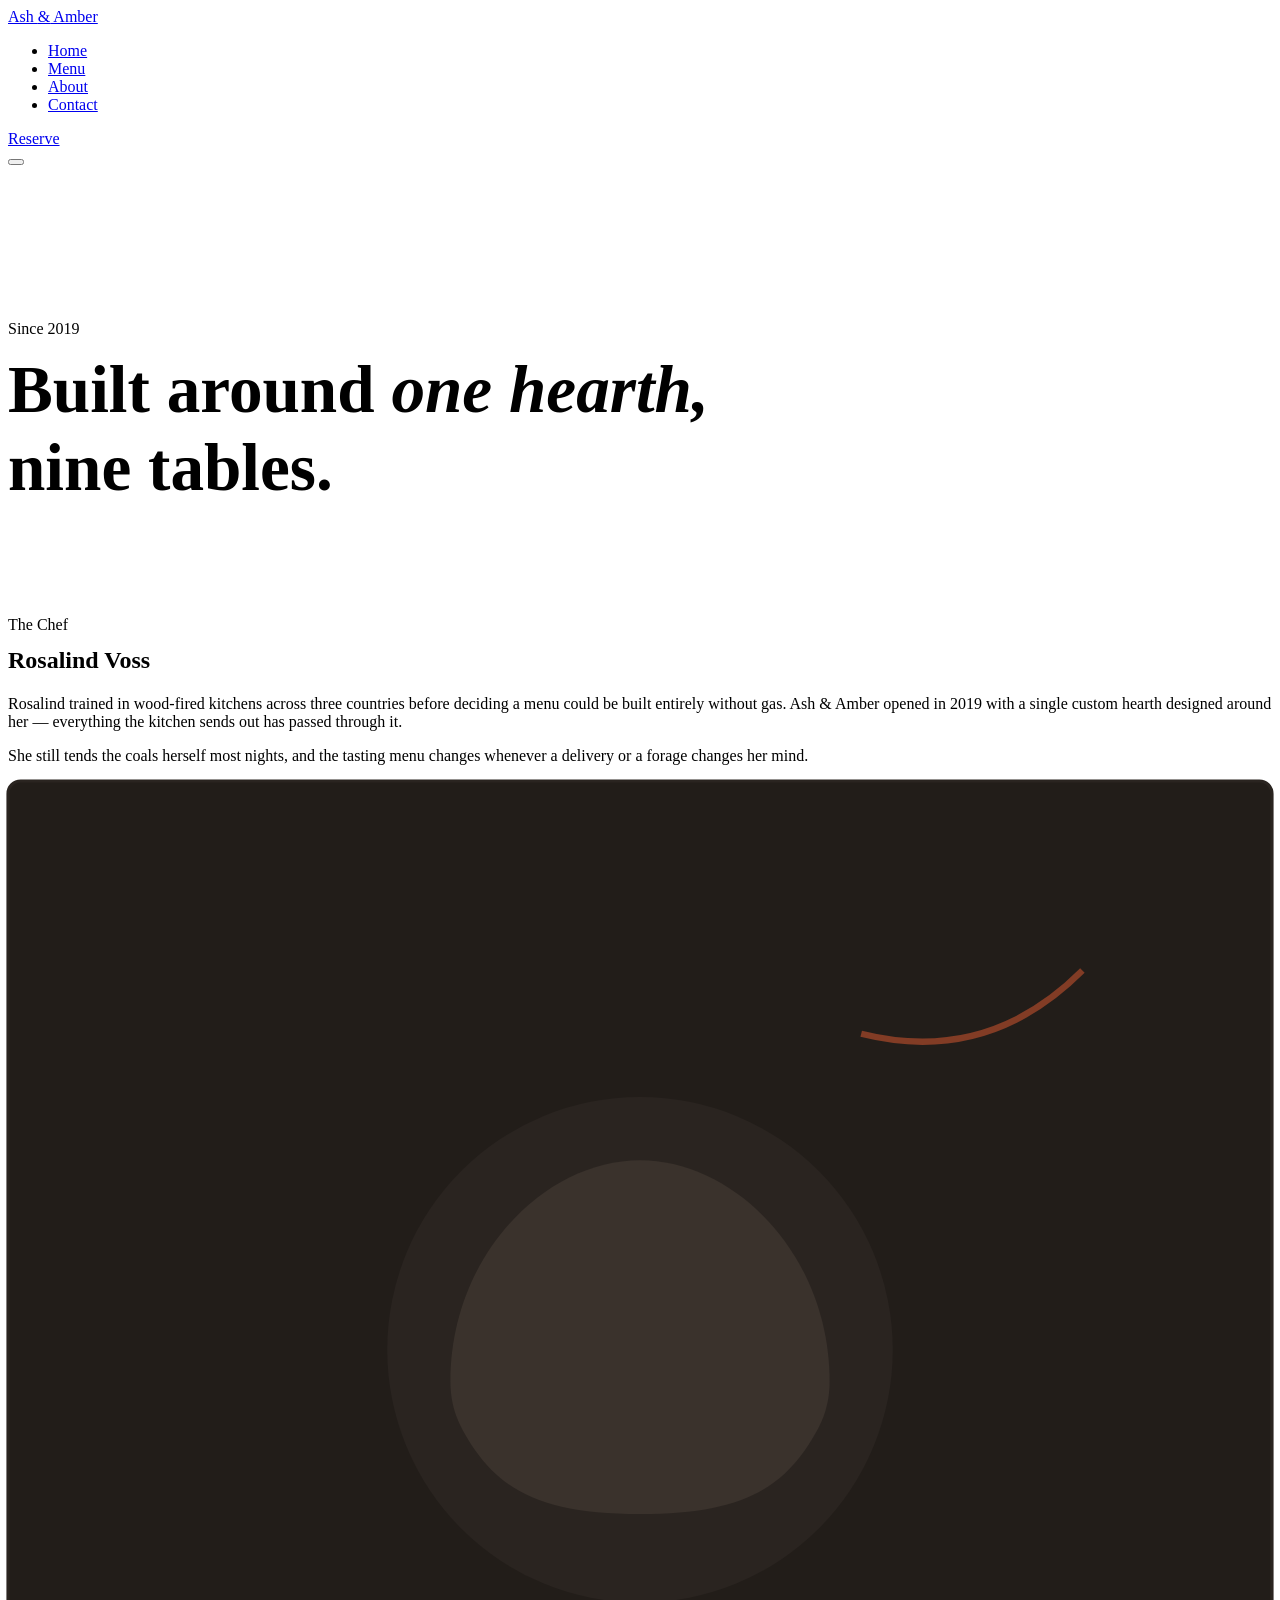
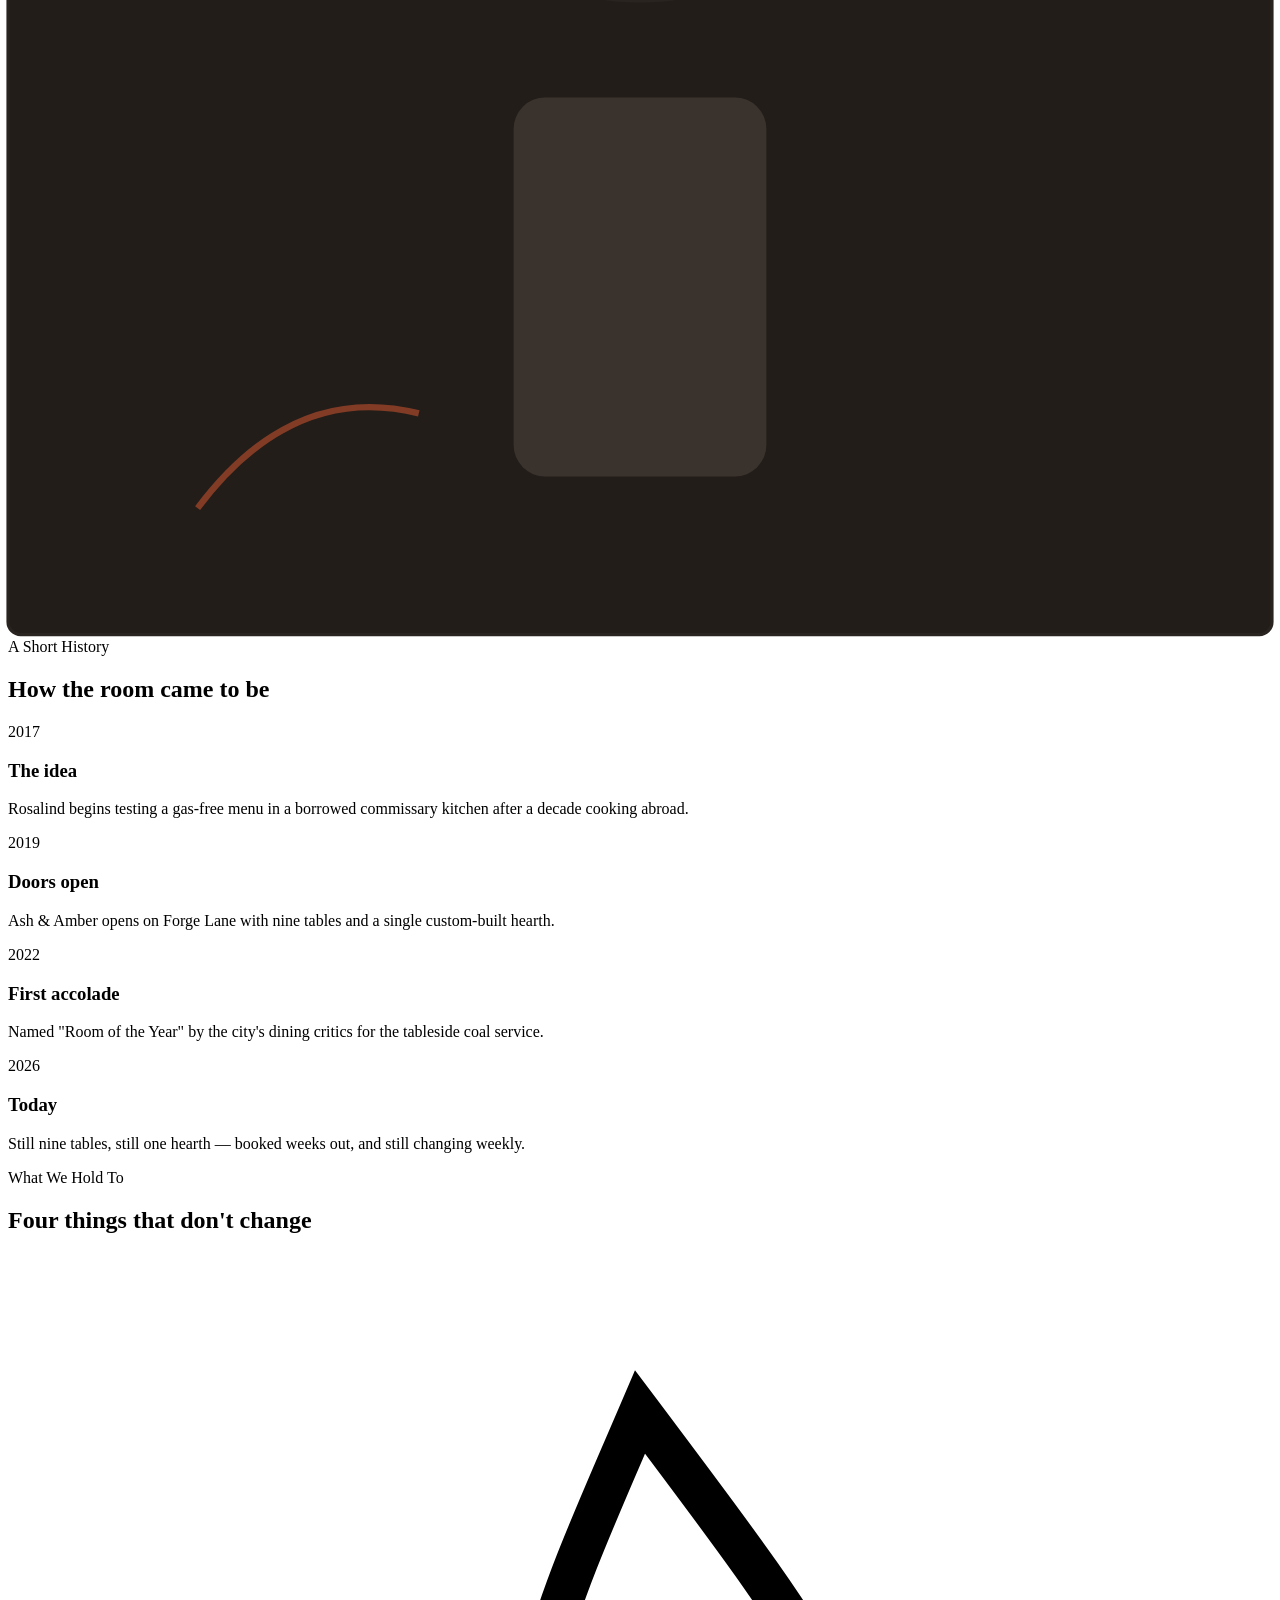
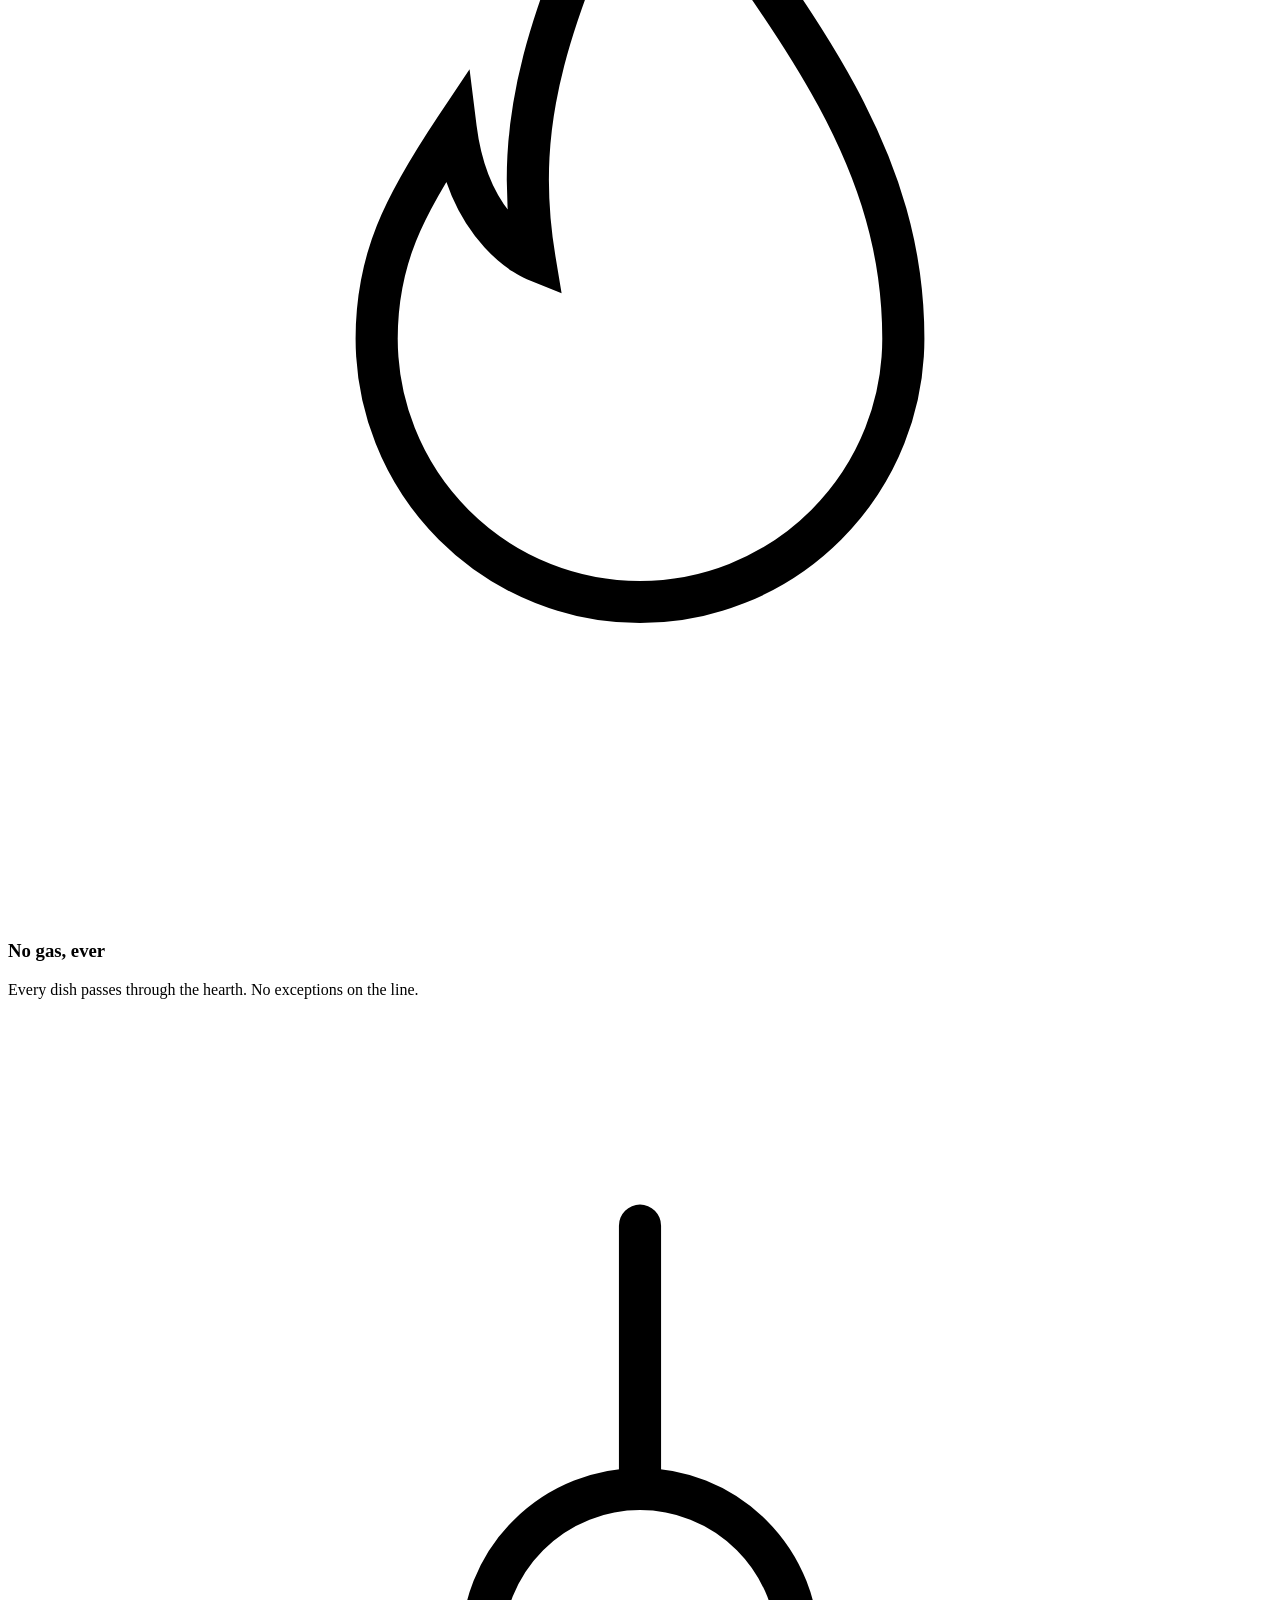
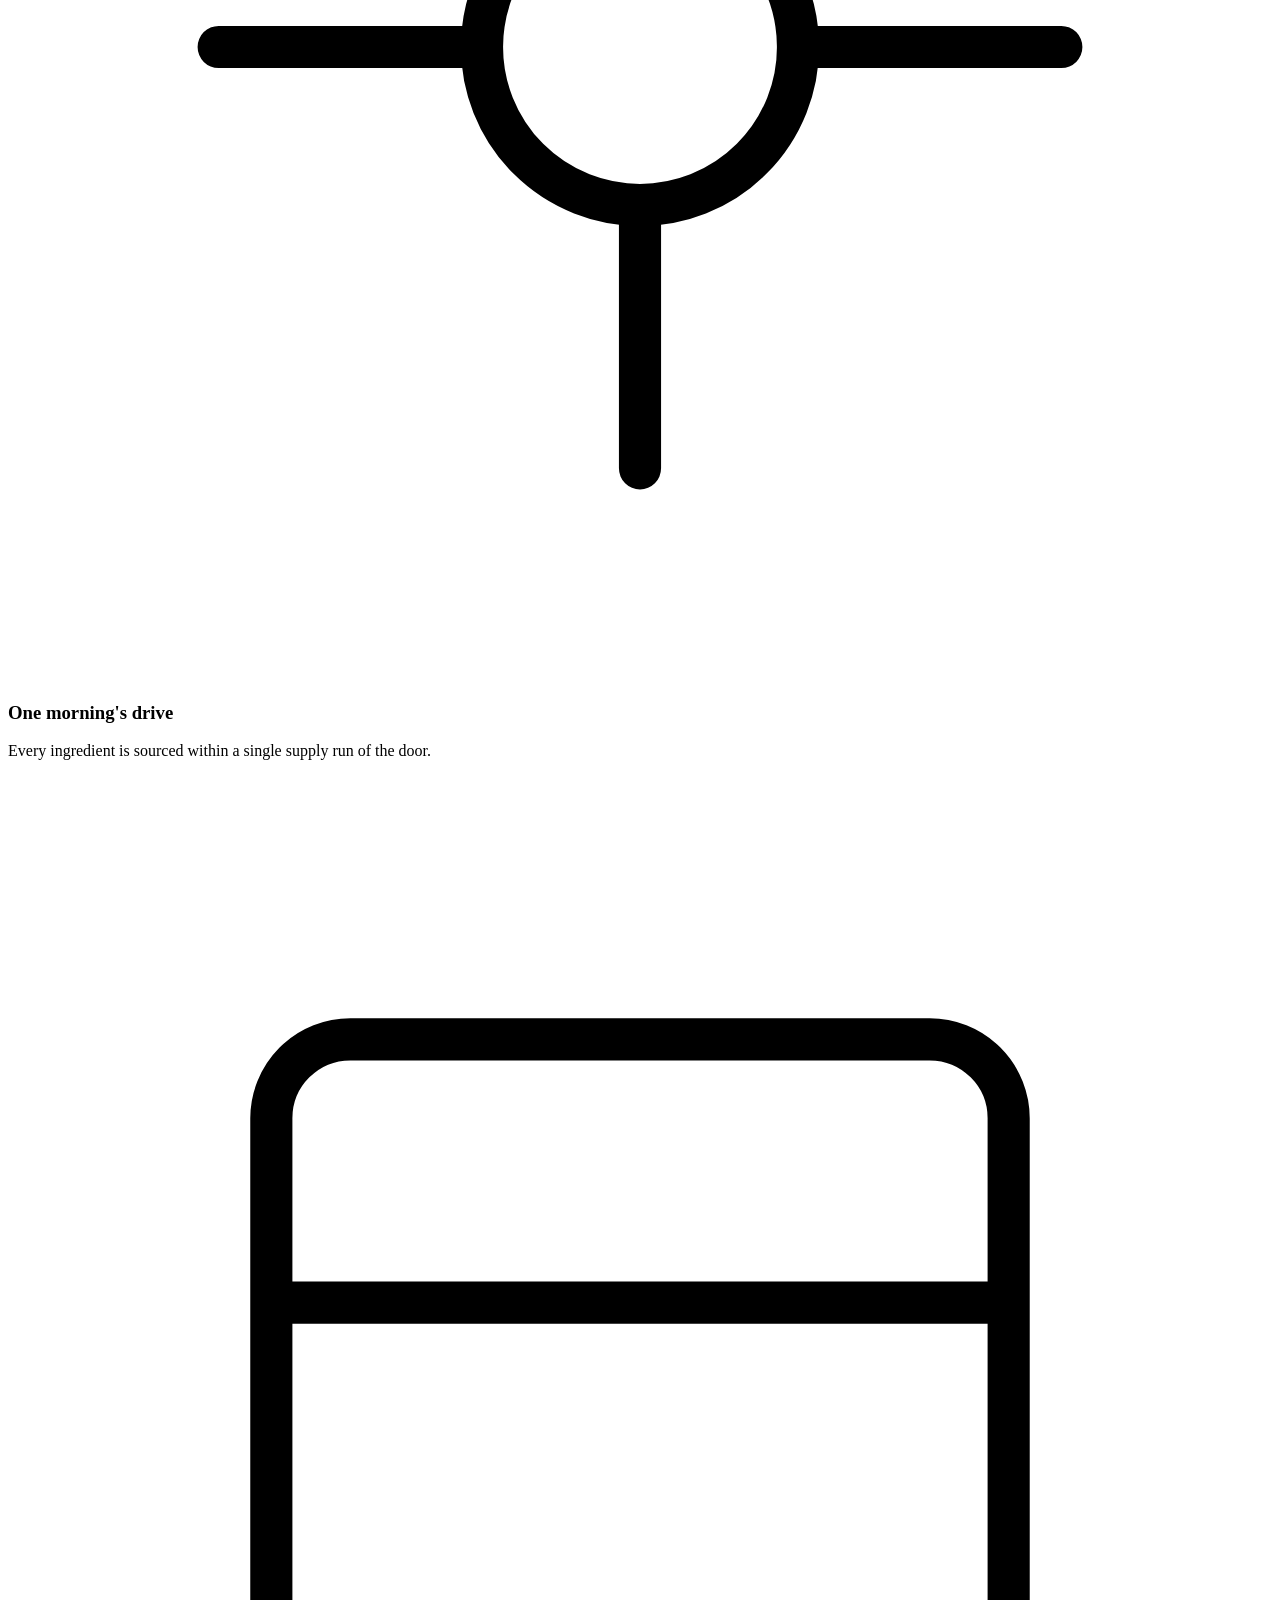
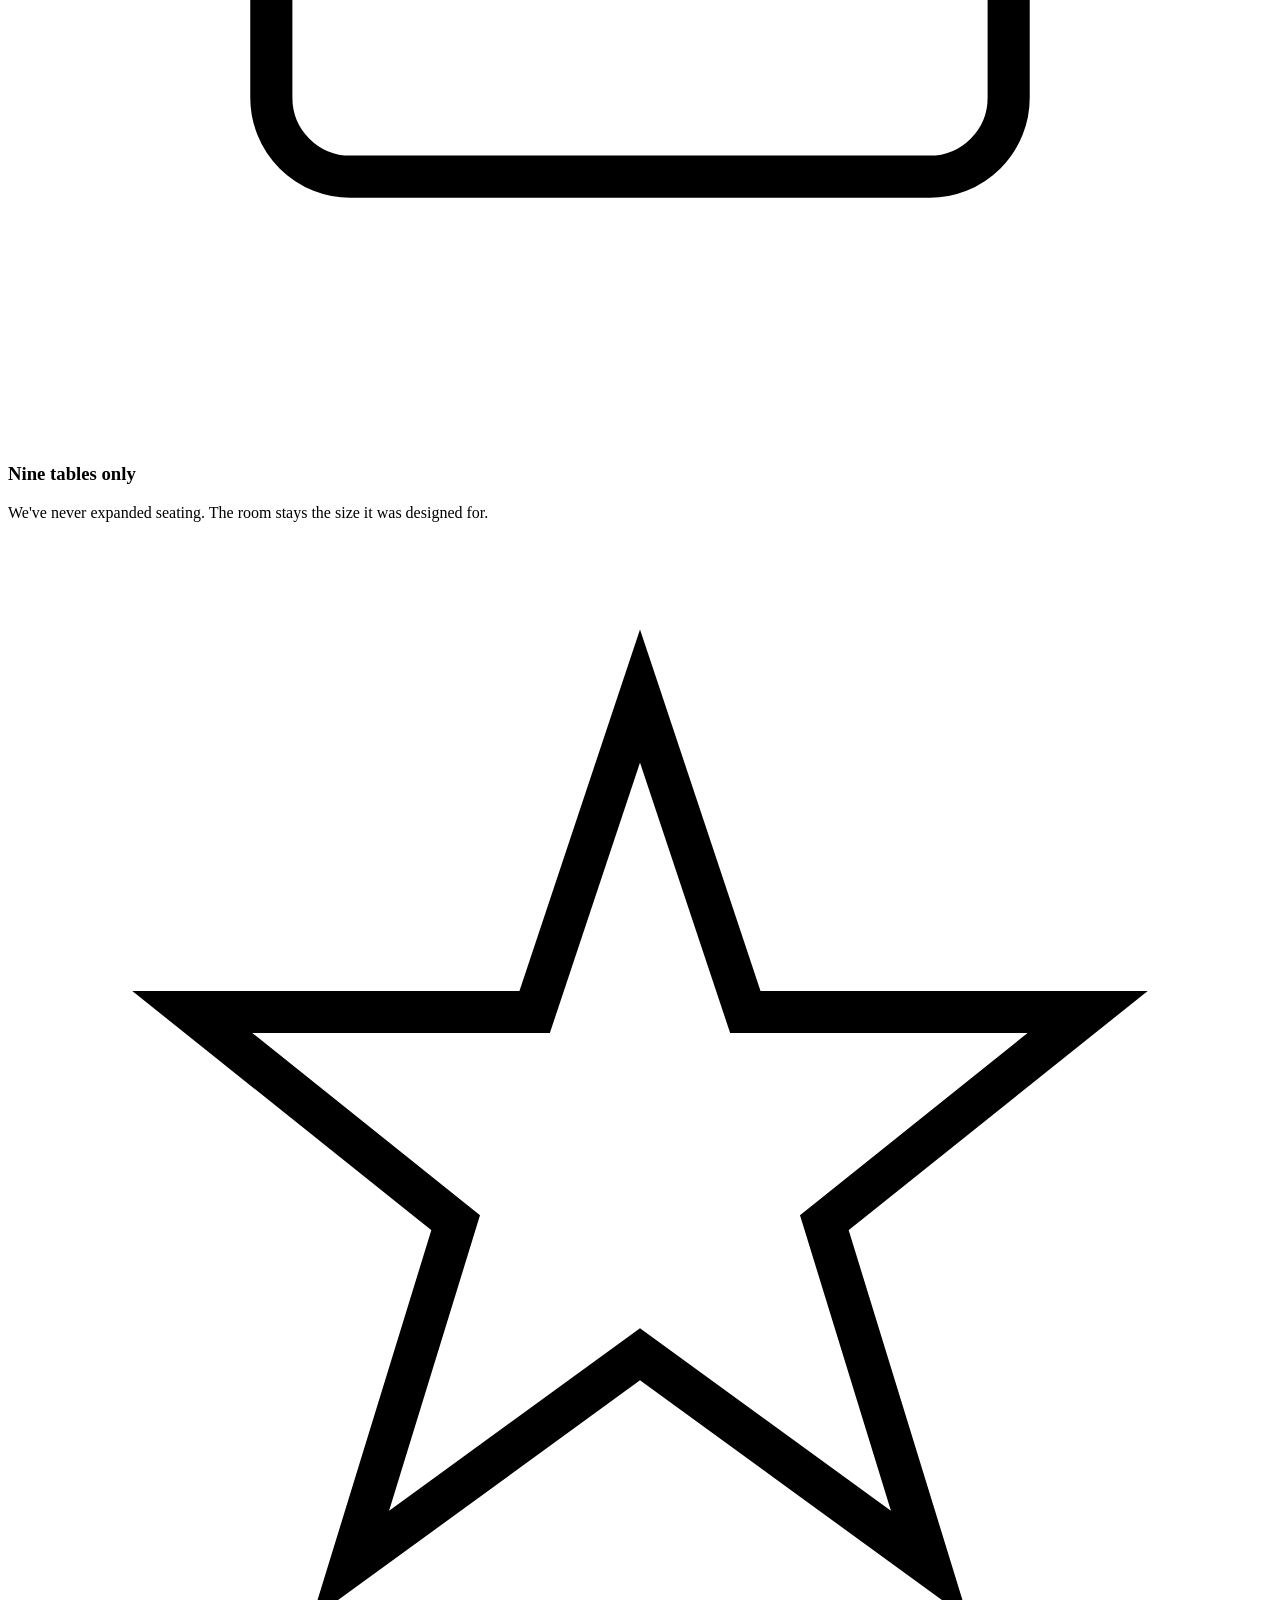
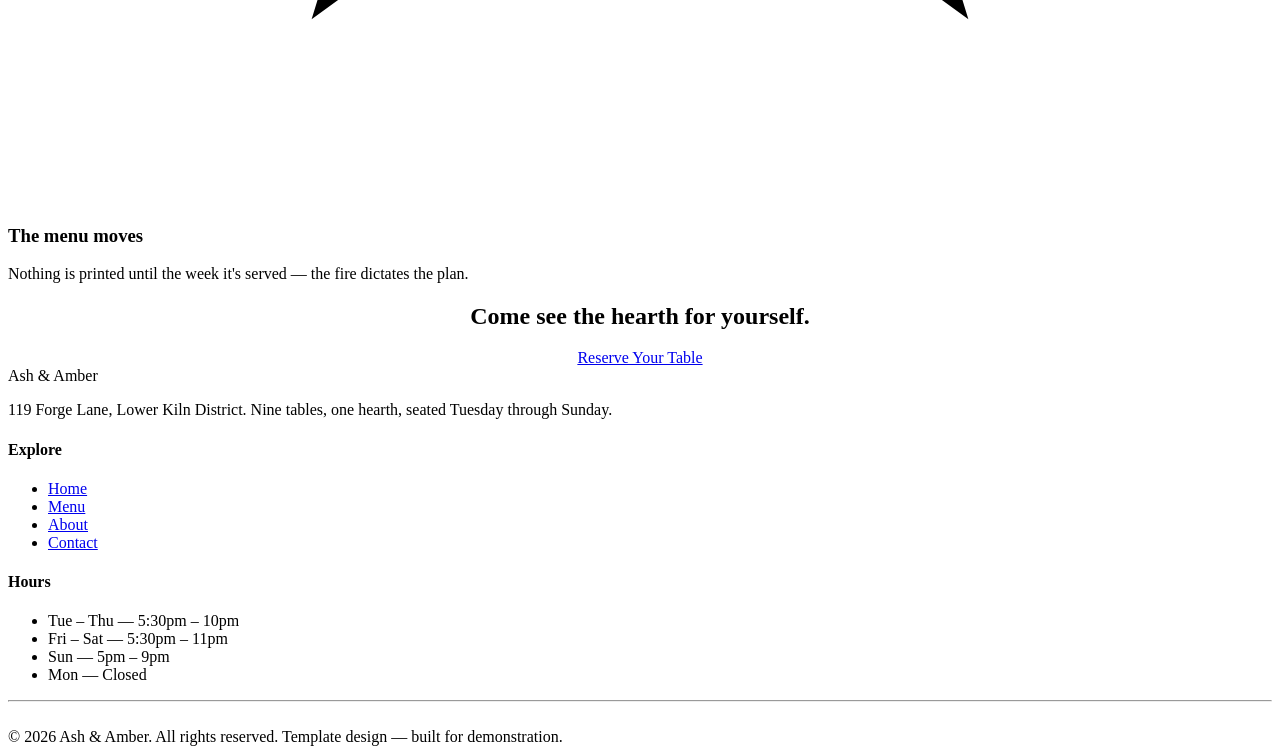
==== about.html @ 603c7817 "Add files via upload" ====
<!DOCTYPE html>
<html lang="en">
<head>
<meta charset="UTF-8" />
<meta name="viewport" content="width=device-width, initial-scale=1.0" />
<title>About — Ash &amp; Amber</title>
<meta name="description" content="The story of Ash & Amber — a nine-table live-fire dining room, its chef, and the values behind the hearth." />
<link rel="preconnect" href="https://fonts.googleapis.com" />
<link rel="preconnect" href="https://fonts.gstatic.com" crossorigin />
<link href="https://fonts.googleapis.com/css2?family=Fraunces:ital,opsz,wght@0,9..144,300..600;1,9..144,400..600&family=Inter:wght@400;500;600;700&display=swap" rel="stylesheet" />
<link rel="stylesheet" href="css/style.css" />
</head>
<body>

<header class="site-header">
  <a href="index.html" class="brand">Ash <span class="amp">&amp;</span> Amber</a>
  <nav class="main-nav">
    <ul>
      <li><a href="index.html">Home</a></li>
      <li><a href="menu.html">Menu</a></li>
      <li><a href="about.html" class="is-active">About</a></li>
      <li><a href="contact.html">Contact</a></li>
    </ul>
    <a href="contact.html#reserve-form" class="btn btn-solid">Reserve</a>
  </nav>
  <button class="nav-toggle" aria-label="Toggle menu" aria-expanded="false"><span></span></button>
</header>

<main>

  <section class="hero" style="min-height:50vh;">
    <canvas class="ember-canvas" data-density="28"></canvas>
    <div class="wrap" style="position:relative; z-index:2;">
      <span class="eyebrow">Since 2019</span>
      <h1 style="margin-top:0.8rem; font-size:clamp(2.4rem,6vw,4.2rem);">Built around <em>one hearth,</em><br />nine tables.</h1>
    </div>
  </section>

  <!-- STORY + CHEF -->
  <section class="section">
    <div class="wrap split reveal">
      <div class="split-copy">
        <span class="eyebrow">The Chef</span>
        <h2 style="margin-top:0.8rem; margin-bottom:1.3rem;">Rosalind Voss</h2>
        <p class="body-text">Rosalind trained in wood-fired kitchens across three countries before deciding a menu could be built entirely without gas. Ash &amp; Amber opened in 2019 with a single custom hearth designed around her — everything the kitchen sends out has passed through it.</p>
        <p class="body-text" style="margin-top:1rem;">She still tends the coals herself most nights, and the tasting menu changes whenever a delivery or a forage changes her mind.</p>
      </div>
      <div class="split-media tilt-card">
        <div class="tilt-card-inner">
          <svg viewBox="0 0 400 460" width="100%" style="overflow:visible;">
            <rect x="0" y="0" width="400" height="460" rx="4" fill="#221d19" stroke="#2a2420"/>
            <circle cx="200" cy="180" r="80" fill="#2a2420"/>
            <path d="M140 190c0-40 30-70 60-70s60 30 60 70c0 10-4 16-8 22-10 14-24 20-52 20s-42-6-52-20c-4-6-8-12-8-22Z" fill="#3a322c"/>
            <rect x="160" y="290" width="80" height="120" rx="10" fill="#3a322c"/>
            <g stroke="#C1502E" stroke-width="2" opacity="0.6">
              <path d="M60 420 q30-40 70-30" fill="none"/>
              <path d="M340 60 q-30 30-70 20" fill="none"/>
            </g>
          </svg>
        </div>
      </div>
    </div>
  </section>

  <!-- TIMELINE -->
  <section class="section" style="background:var(--charcoal-2);">
    <div class="wrap">
      <div class="section-head reveal">
        <span class="eyebrow">A Short History</span>
        <h2>How the room came to be</h2>
      </div>
      <div class="timeline reveal">
        <div class="timeline-item">
          <span class="timeline-year">2017</span>
          <div><h3>The idea</h3><p class="body-text">Rosalind begins testing a gas-free menu in a borrowed commissary kitchen after a decade cooking abroad.</p></div>
        </div>
        <div class="timeline-item">
          <span class="timeline-year">2019</span>
          <div><h3>Doors open</h3><p class="body-text">Ash &amp; Amber opens on Forge Lane with nine tables and a single custom-built hearth.</p></div>
        </div>
        <div class="timeline-item">
          <span class="timeline-year">2022</span>
          <div><h3>First accolade</h3><p class="body-text">Named "Room of the Year" by the city's dining critics for the tableside coal service.</p></div>
        </div>
        <div class="timeline-item">
          <span class="timeline-year">2026</span>
          <div><h3>Today</h3><p class="body-text">Still nine tables, still one hearth — booked weeks out, and still changing weekly.</p></div>
        </div>
      </div>
    </div>
  </section>

  <!-- VALUES -->
  <section class="section">
    <div class="wrap">
      <div class="section-head reveal">
        <span class="eyebrow">What We Hold To</span>
        <h2>Four things that don't change</h2>
      </div>
      <div class="value-grid reveal">
        <div class="dish-card">
          <svg class="icon" viewBox="0 0 48 48" fill="none" stroke="currentColor" stroke-width="1.6"><path d="M24 6c6 8 10 13 10 20a10 10 0 1 1-20 0c0-3 1-5 3-8 .5 4 3 5 3 5-1-6 1-10 4-17Z"/></svg>
          <h3>No gas, ever</h3>
          <p>Every dish passes through the hearth. No exceptions on the line.</p>
        </div>
        <div class="dish-card">
          <svg class="icon" viewBox="0 0 48 48" fill="none" stroke="currentColor" stroke-width="1.6"><path d="M24 8v10M24 30v10M8 24h10M30 24h10" stroke-linecap="round"/><circle cx="24" cy="24" r="6"/></svg>
          <h3>One morning's drive</h3>
          <p>Every ingredient is sourced within a single supply run of the door.</p>
        </div>
        <div class="dish-card">
          <svg class="icon" viewBox="0 0 48 48" fill="none" stroke="currentColor" stroke-width="1.6"><rect x="10" y="10" width="28" height="28" rx="3"/><path d="M10 20h28"/></svg>
          <h3>Nine tables only</h3>
          <p>We've never expanded seating. The room stays the size it was designed for.</p>
        </div>
        <div class="dish-card">
          <svg class="icon" viewBox="0 0 48 48" fill="none" stroke="currentColor" stroke-width="1.6"><path d="M24 6l4 12h13l-10 8 4 13-11-8-11 8 4-13-10-8h13z"/></svg>
          <h3>The menu moves</h3>
          <p>Nothing is printed until the week it's served — the fire dictates the plan.</p>
        </div>
      </div>
    </div>
  </section>

  <section class="section-tight" style="border-top:1px solid var(--line);">
    <div class="wrap reveal" style="text-align:center;">
      <h2 style="margin-bottom:1.2rem;">Come see the hearth for yourself.</h2>
      <a href="contact.html#reserve-form" class="btn btn-solid">Reserve Your Table</a>
    </div>
  </section>

</main>

<footer class="site-footer">
  <div class="wrap">
    <div class="footer-grid">
      <div>
        <div class="brand" style="margin-bottom:0.8rem;">Ash <span class="amp">&amp;</span> Amber</div>
        <p>119 Forge Lane, Lower Kiln District. Nine tables, one hearth, seated Tuesday through Sunday.</p>
      </div>
      <div>
        <h4>Explore</h4>
        <ul>
          <li><a href="index.html">Home</a></li>
          <li><a href="menu.html">Menu</a></li>
          <li><a href="about.html">About</a></li>
          <li><a href="contact.html">Contact</a></li>
        </ul>
      </div>
      <div>
        <h4>Hours</h4>
        <ul>
          <li>Tue – Thu — 5:30pm – 10pm</li>
          <li>Fri – Sat — 5:30pm – 11pm</li>
          <li>Sun — 5pm – 9pm</li>
          <li>Mon — Closed</li>
        </ul>
      </div>
    </div>
    <hr class="rule" style="margin-bottom:1.6rem;" />
    <div class="footer-bottom">
      <span>© 2026 Ash &amp; Amber. All rights reserved.</span>
      <span>Template design — built for demonstration.</span>
    </div>
  </div>
</footer>

<script src="js/main.js"></script>
</body>
</html>
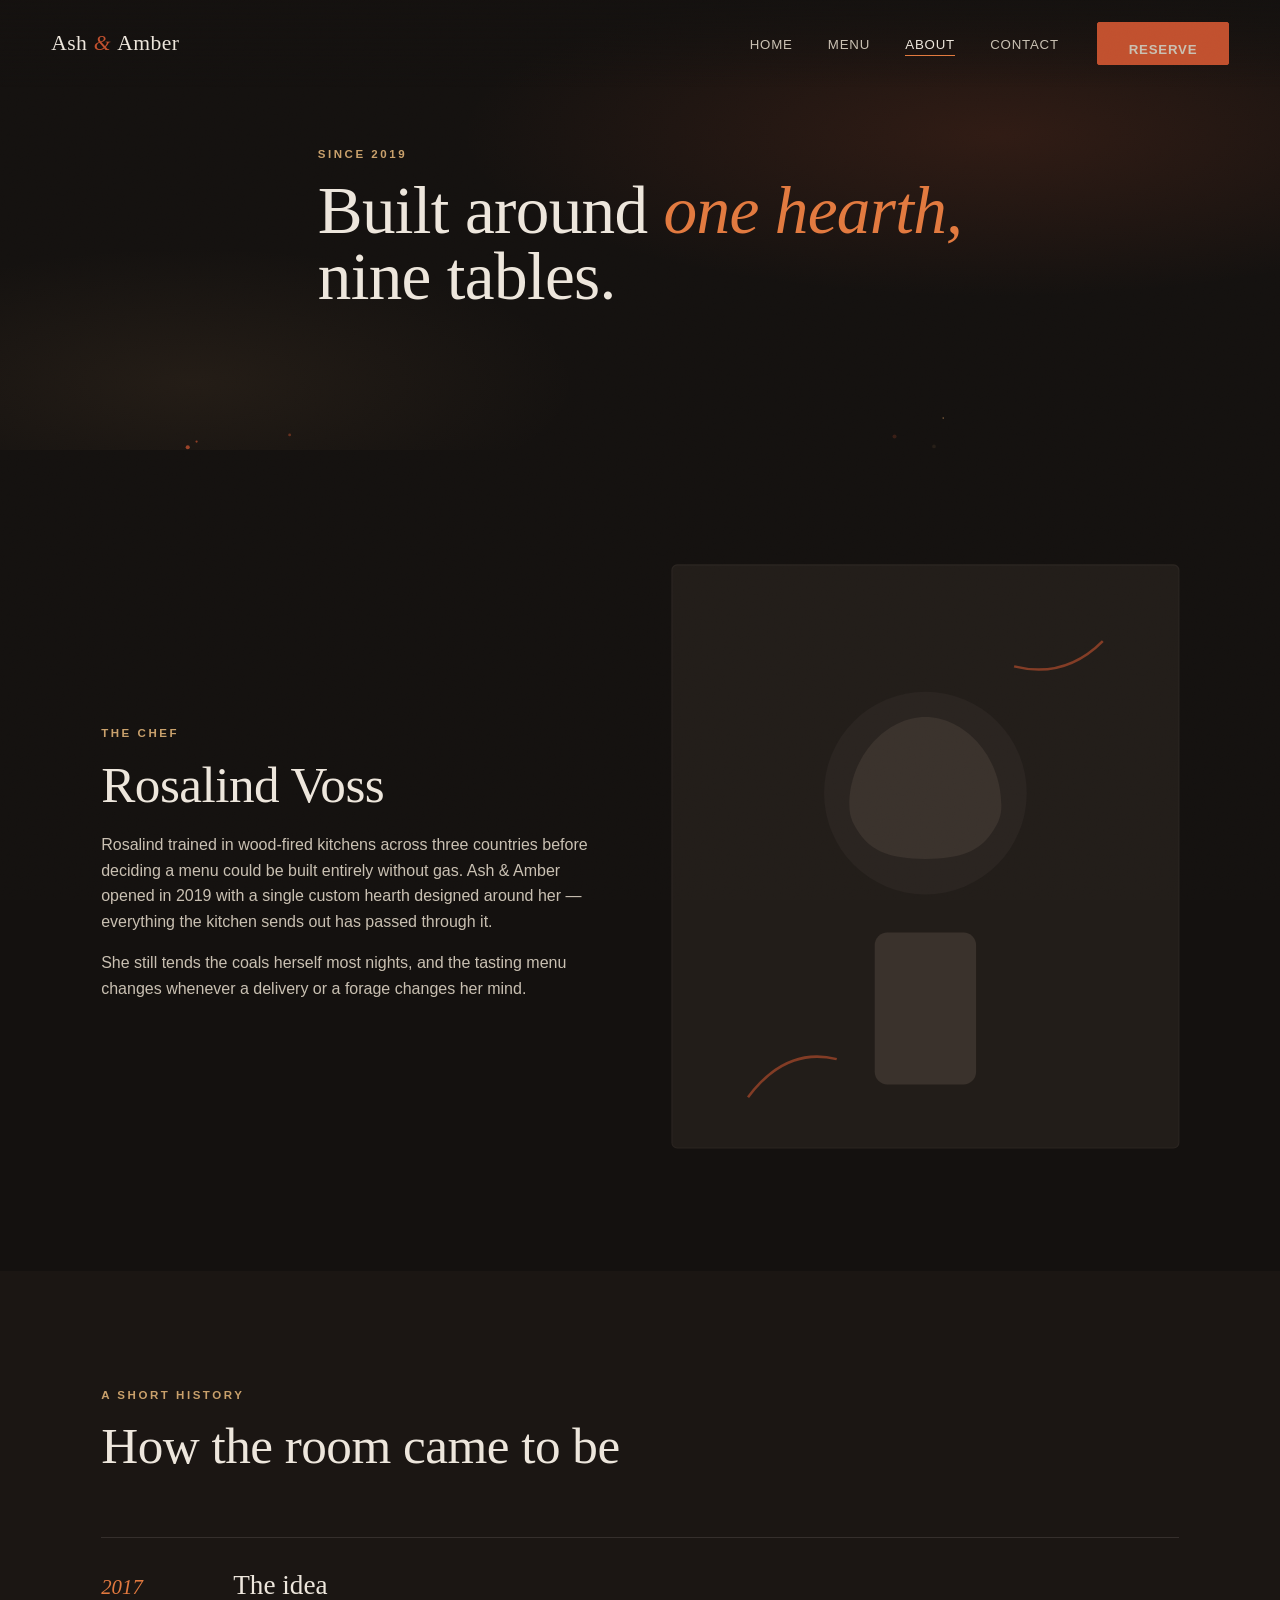
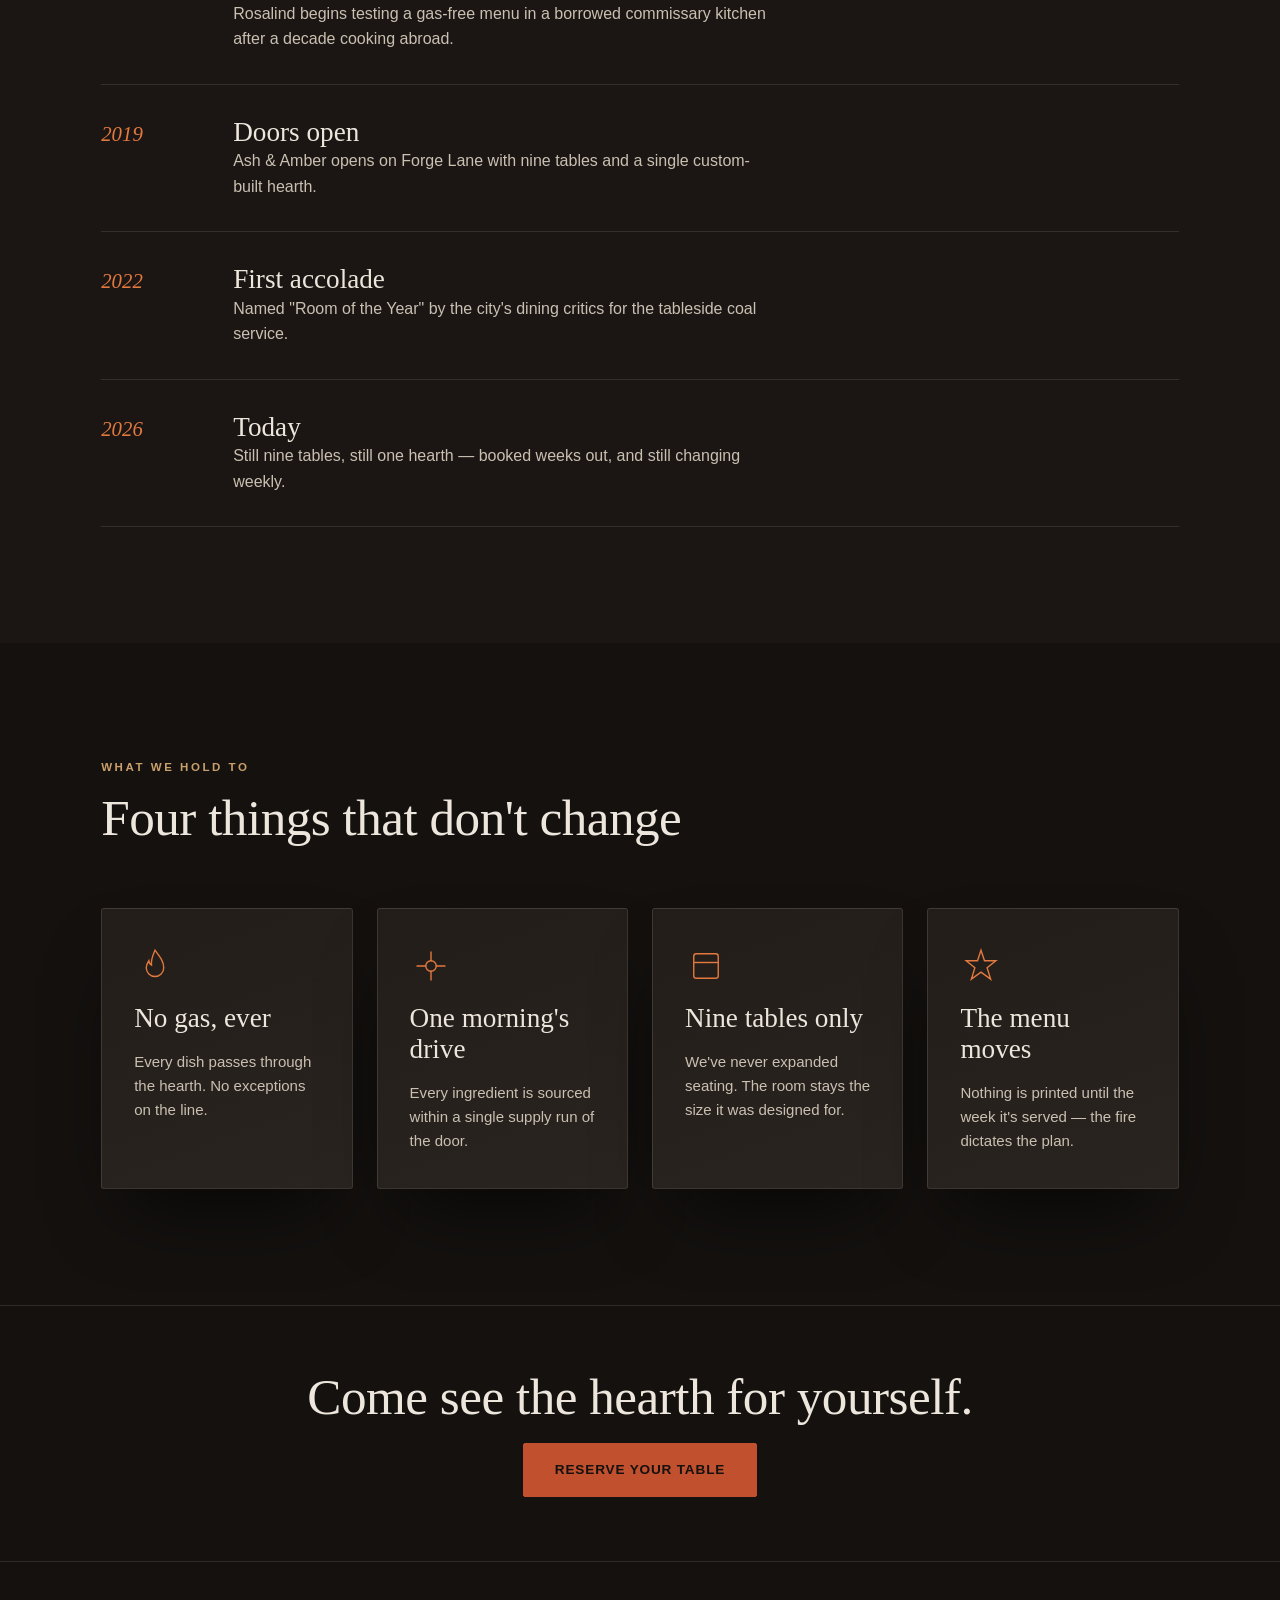
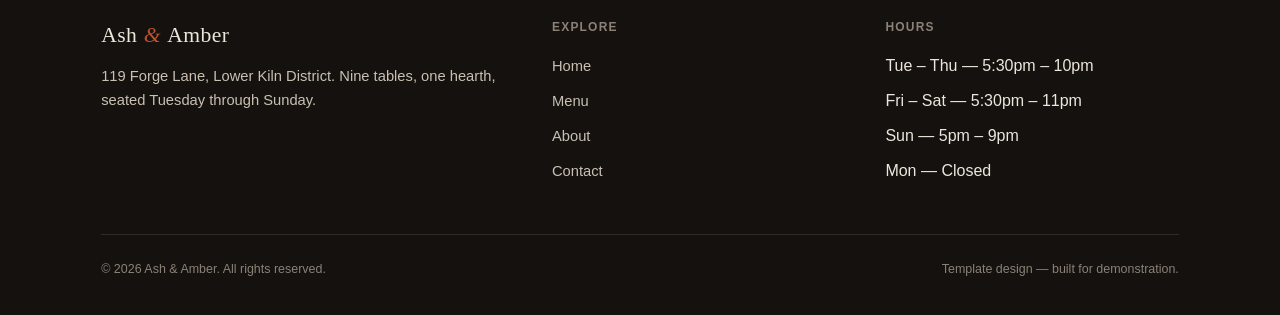
==== commit 1d868885: "Add files via upload" ====
--- a/about.html
+++ b/about.html
@@ -8,7 +8,7 @@
 <link rel="preconnect" href="https://fonts.googleapis.com" />
 <link rel="preconnect" href="https://fonts.gstatic.com" crossorigin />
 <link href="https://fonts.googleapis.com/css2?family=Fraunces:ital,opsz,wght@0,9..144,300..600;1,9..144,400..600&family=Inter:wght@400;500;600;700&display=swap" rel="stylesheet" />
-<link rel="stylesheet" href="css/style.css" />
+<link rel="stylesheet" href="style.css" />
 </head>
 <body>
 
@@ -165,6 +165,6 @@
   </div>
 </footer>
 
-<script src="js/main.js"></script>
+<script src="main.js"></script>
 </body>
 </html>
--- a/style.css
+++ b/style.css
@@ -0,0 +1,722 @@
+/* ============================================================
+   ASH & AMBER — design tokens
+   A live-fire fine-dining room. Palette pulled from the kitchen
+   itself: charcoal, ember, copper, ash, bone, smoke.
+   ============================================================ */
+
+:root {
+  --charcoal:     #14110F;
+  --charcoal-2:   #1B1613;
+  --ash:          #221D19;
+  --ash-2:        #2A2420;
+  --ember:        #C1502E;
+  --ember-light:  #E2793F;
+  --copper:       #A87C4F;
+  --copper-light: #C9A06B;
+  --bone:         #EDE6DC;
+  --bone-dim:     #C9C0B2;
+  --smoke:        #8B8177;
+  --line:         rgba(237, 230, 220, 0.12);
+  --line-strong:  rgba(237, 230, 220, 0.22);
+  --shadow-deep:  0 40px 80px -30px rgba(0,0,0,0.7);
+
+  --font-display: "Fraunces", "Iowan Old Style", Georgia, serif;
+  --font-body:    "Inter", -apple-system, BlinkMacSystemFont, sans-serif;
+
+  --container: 1180px;
+  --edge: clamp(1.25rem, 4vw, 4rem);
+
+  --ease-out: cubic-bezier(0.16, 1, 0.3, 1);
+}
+
+/* ============================================================
+   Reset
+   ============================================================ */
+
+*, *::before, *::after { box-sizing: border-box; }
+html { scroll-behavior: smooth; }
+@media (prefers-reduced-motion: reduce) {
+  html { scroll-behavior: auto; }
+  *, *::before, *::after {
+    animation-duration: 0.001ms !important;
+    animation-iteration-count: 1 !important;
+    transition-duration: 0.001ms !important;
+    scroll-behavior: auto !important;
+  }
+}
+
+body {
+  margin: 0;
+  background: var(--charcoal);
+  color: var(--bone);
+  font-family: var(--font-body);
+  font-size: 16px;
+  line-height: 1.6;
+  -webkit-font-smoothing: antialiased;
+  overflow-x: hidden;
+}
+
+img { max-width: 100%; display: block; }
+a { color: inherit; text-decoration: none; }
+ul { list-style: none; margin: 0; padding: 0; }
+button { font-family: inherit; cursor: pointer; }
+h1, h2, h3, h4, p, figure { margin: 0; }
+
+::selection { background: var(--ember); color: var(--bone); }
+
+:focus-visible {
+  outline: 2px solid var(--ember-light);
+  outline-offset: 3px;
+}
+
+/* subtle grain so the charcoal never looks flat/plastic */
+body::before {
+  content: "";
+  position: fixed;
+  inset: 0;
+  z-index: 9999;
+  pointer-events: none;
+  opacity: 0.045;
+  mix-blend-mode: overlay;
+  background-image: url("data:image/svg+xml,%3Csvg xmlns='http://www.w3.org/2000/svg' width='120' height='120'%3E%3Cfilter id='n'%3E%3CfeTurbulence type='fractalNoise' baseFrequency='0.85' numOctaves='2' stitchTiles='stitch'/%3E%3C/filter%3E%3Crect width='100%25' height='100%25' filter='url(%23n)'/%3E%3C/svg%3E");
+}
+
+/* ============================================================
+   Type
+   ============================================================ */
+
+.eyebrow {
+  font-family: var(--font-body);
+  font-size: 0.72rem;
+  letter-spacing: 0.22em;
+  text-transform: uppercase;
+  color: var(--copper-light);
+  font-weight: 600;
+}
+
+h1, .h1 {
+  font-family: var(--font-display);
+  font-weight: 480;
+  font-size: clamp(2.8rem, 7vw, 5.6rem);
+  line-height: 0.98;
+  letter-spacing: -0.01em;
+}
+
+h2, .h2 {
+  font-family: var(--font-display);
+  font-weight: 460;
+  font-size: clamp(2rem, 4.2vw, 3.2rem);
+  line-height: 1.05;
+  letter-spacing: -0.01em;
+}
+
+h3, .h3 {
+  font-family: var(--font-display);
+  font-weight: 460;
+  font-size: clamp(1.3rem, 2.2vw, 1.7rem);
+  line-height: 1.15;
+}
+
+em, .accent-italic {
+  font-style: italic;
+  color: var(--ember-light);
+}
+
+.lede {
+  font-size: clamp(1.05rem, 1.4vw, 1.2rem);
+  color: var(--bone-dim);
+  max-width: 46ch;
+  font-weight: 400;
+}
+
+p.body-text { color: var(--bone-dim); max-width: 60ch; }
+
+/* ============================================================
+   Layout helpers
+   ============================================================ */
+
+.wrap {
+  max-width: var(--container);
+  margin: 0 auto;
+  padding-left: var(--edge);
+  padding-right: var(--edge);
+}
+
+.section { padding: clamp(4rem, 9vw, 8rem) 0; position: relative; }
+.section-tight { padding: clamp(2.5rem, 5vw, 4rem) 0; }
+
+.section-head {
+  display: flex;
+  flex-direction: column;
+  gap: 0.9rem;
+  margin-bottom: clamp(2.5rem, 5vw, 4rem);
+}
+
+.rule {
+  height: 1px;
+  background: var(--line);
+  border: none;
+  margin: 0;
+}
+
+.btn {
+  display: inline-flex;
+  align-items: center;
+  gap: 0.6rem;
+  padding: 0.95rem 1.9rem;
+  border-radius: 2px;
+  font-size: 0.85rem;
+  letter-spacing: 0.06em;
+  text-transform: uppercase;
+  font-weight: 600;
+  border: 1px solid var(--line-strong);
+  background: transparent;
+  color: var(--bone);
+  transition: border-color 0.3s var(--ease-out), background 0.3s var(--ease-out), color 0.3s var(--ease-out), transform 0.3s var(--ease-out);
+}
+.btn:hover { border-color: var(--ember-light); color: var(--ember-light); transform: translateY(-2px); }
+
+.btn-solid {
+  background: var(--ember);
+  border-color: var(--ember);
+  color: var(--charcoal);
+}
+.btn-solid:hover { background: var(--ember-light); border-color: var(--ember-light); color: var(--charcoal); }
+
+/* ============================================================
+   Ember particle canvas (signature motif)
+   ============================================================ */
+
+.ember-canvas {
+  position: absolute;
+  inset: 0;
+  width: 100%;
+  height: 100%;
+  pointer-events: none;
+}
+
+/* ============================================================
+   Header / Nav
+   ============================================================ */
+
+.site-header {
+  position: fixed;
+  top: 0; left: 0; right: 0;
+  z-index: 500;
+  display: flex;
+  align-items: center;
+  justify-content: space-between;
+  padding: 1.4rem var(--edge);
+  background: linear-gradient(to bottom, rgba(20,17,15,0.85), transparent);
+  transition: background 0.4s var(--ease-out), padding 0.4s var(--ease-out), backdrop-filter 0.4s;
+}
+.site-header.is-scrolled {
+  background: rgba(20, 17, 15, 0.86);
+  backdrop-filter: blur(10px);
+  padding-top: 0.9rem;
+  padding-bottom: 0.9rem;
+  border-bottom: 1px solid var(--line);
+}
+
+.brand {
+  font-family: var(--font-display);
+  font-size: 1.35rem;
+  letter-spacing: 0.02em;
+  display: flex;
+  align-items: baseline;
+  gap: 0.4rem;
+}
+.brand .amp { color: var(--ember); font-style: italic; }
+
+.main-nav { display: flex; align-items: center; gap: 2.4rem; }
+.main-nav ul { display: flex; gap: 2.2rem; }
+.main-nav a {
+  font-size: 0.83rem;
+  letter-spacing: 0.06em;
+  text-transform: uppercase;
+  color: var(--bone-dim);
+  position: relative;
+  padding-bottom: 4px;
+}
+.main-nav a::after {
+  content: "";
+  position: absolute;
+  left: 0; right: 100%; bottom: 0;
+  height: 1px;
+  background: var(--ember-light);
+  transition: right 0.35s var(--ease-out);
+}
+.main-nav a:hover { color: var(--bone); }
+.main-nav a:hover::after, .main-nav a.is-active::after { right: 0; }
+.main-nav a.is-active { color: var(--bone); }
+
+.nav-toggle {
+  display: none;
+  background: none;
+  border: none;
+  color: var(--bone);
+  width: 32px; height: 24px;
+  position: relative;
+  z-index: 600;
+}
+.nav-toggle span, .nav-toggle span::before, .nav-toggle span::after {
+  content: "";
+  position: absolute;
+  left: 0; right: 0;
+  height: 1px;
+  background: var(--bone);
+  transition: transform 0.3s var(--ease-out), opacity 0.3s;
+}
+.nav-toggle span { top: 50%; }
+.nav-toggle span::before { top: -9px; }
+.nav-toggle span::after { top: 9px; }
+.nav-toggle.is-open span { background: transparent; }
+.nav-toggle.is-open span::before { transform: translateY(9px) rotate(45deg); }
+.nav-toggle.is-open span::after { transform: translateY(-9px) rotate(-45deg); }
+
+@media (max-width: 860px) {
+  .nav-toggle { display: block; }
+  .main-nav {
+    position: fixed;
+    inset: 0;
+    background: var(--charcoal-2);
+    flex-direction: column;
+    justify-content: center;
+    align-items: flex-start;
+    padding: var(--edge);
+    transform: translateX(100%);
+    transition: transform 0.45s var(--ease-out);
+  }
+  .main-nav.is-open { transform: translateX(0); }
+  .main-nav ul { flex-direction: column; gap: 1.6rem; }
+  .main-nav ul a { font-size: 1.6rem; font-family: var(--font-display); text-transform: none; letter-spacing: 0; }
+  .main-nav .btn { margin-top: 2rem; }
+}
+
+/* ============================================================
+   Hero
+   ============================================================ */
+
+.hero {
+  position: relative;
+  min-height: 100svh;
+  display: flex;
+  align-items: center;
+  overflow: hidden;
+  background:
+    radial-gradient(ellipse 70% 60% at 78% 30%, rgba(193,80,46,0.16), transparent 60%),
+    radial-gradient(ellipse 50% 50% at 15% 85%, rgba(168,124,79,0.10), transparent 60%),
+    var(--charcoal);
+}
+
+.hero-inner {
+  position: relative;
+  z-index: 2;
+  display: grid;
+  grid-template-columns: 1.1fr 0.9fr;
+  gap: 3rem;
+  align-items: center;
+  width: 100%;
+}
+
+.hero-copy .eyebrow { margin-bottom: 1.2rem; display: block; }
+.hero-copy h1 { margin-bottom: 1.4rem; }
+.hero-copy .lede { margin-bottom: 2.2rem; }
+.hero-actions { display: flex; gap: 1rem; flex-wrap: wrap; }
+
+.hero-stage {
+  perspective: 1200px;
+  display: flex;
+  align-items: center;
+  justify-content: center;
+}
+
+.plate {
+  width: min(90%, 420px);
+  aspect-ratio: 1;
+  position: relative;
+  transform-style: preserve-3d;
+  transform: rotateX(8deg) rotateY(-10deg);
+  transition: transform 0.15s ease-out;
+  will-change: transform;
+}
+
+.scroll-cue {
+  position: absolute;
+  bottom: 2.4rem;
+  left: var(--edge);
+  z-index: 2;
+  display: flex;
+  align-items: center;
+  gap: 0.7rem;
+  font-size: 0.72rem;
+  letter-spacing: 0.18em;
+  text-transform: uppercase;
+  color: var(--smoke);
+}
+.scroll-cue .stick {
+  width: 1px; height: 34px;
+  background: linear-gradient(var(--ember-light), transparent);
+  animation: scrollpulse 2.2s ease-in-out infinite;
+}
+@keyframes scrollpulse {
+  0%, 100% { opacity: 0.3; transform: scaleY(0.6); transform-origin: top; }
+  50% { opacity: 1; transform: scaleY(1); transform-origin: top; }
+}
+
+@media (max-width: 900px) {
+  .hero-inner { grid-template-columns: 1fr; text-align: left; }
+  .hero-stage { order: -1; height: 40vh; }
+}
+
+/* ============================================================
+   Cards — tilt (about/gallery) and flip (menu)
+   ============================================================ */
+
+.tilt-card {
+  perspective: 1000px;
+}
+.tilt-card-inner {
+  transform-style: preserve-3d;
+  transition: transform 0.25s var(--ease-out);
+  will-change: transform;
+}
+
+.flip-card {
+  perspective: 1400px;
+  height: 100%;
+}
+.flip-card-inner {
+  position: relative;
+  width: 100%;
+  height: 100%;
+  min-height: 320px;
+  transform-style: preserve-3d;
+  transition: transform 0.7s var(--ease-out);
+}
+.flip-card.is-flipped .flip-card-inner { transform: rotateY(180deg); }
+.flip-face {
+  position: absolute;
+  inset: 0;
+  backface-visibility: hidden;
+  border: 1px solid var(--line);
+  border-radius: 3px;
+  padding: 2rem;
+  display: flex;
+  flex-direction: column;
+}
+.flip-front {
+  background: linear-gradient(160deg, var(--ash), var(--ash-2));
+  justify-content: space-between;
+}
+.flip-back {
+  background: var(--ember);
+  color: var(--charcoal);
+  transform: rotateY(180deg);
+  justify-content: center;
+  gap: 0.8rem;
+}
+.flip-hint {
+  margin-top: auto;
+  font-size: 0.72rem;
+  letter-spacing: 0.12em;
+  text-transform: uppercase;
+  color: var(--smoke);
+  display: flex;
+  align-items: center;
+  gap: 0.5rem;
+}
+
+/* ============================================================
+   Dish / feature grid
+   ============================================================ */
+
+.grid-3 { display: grid; grid-template-columns: repeat(3, 1fr); gap: 1.75rem; }
+.grid-2 { display: grid; grid-template-columns: repeat(2, 1fr); gap: 1.75rem; }
+@media (max-width: 860px) {
+  .grid-3, .grid-2 { grid-template-columns: 1fr; }
+}
+
+.dish-card {
+  background: linear-gradient(160deg, var(--ash), var(--ash-2));
+  border: 1px solid var(--line);
+  border-radius: 3px;
+  padding: 2.2rem 2rem;
+  display: flex;
+  flex-direction: column;
+  gap: 1rem;
+  box-shadow: var(--shadow-deep);
+}
+.dish-card .icon { width: 42px; height: 42px; color: var(--ember-light); }
+.dish-card h3 { color: var(--bone); }
+.dish-card p { color: var(--bone-dim); font-size: 0.94rem; }
+
+/* ============================================================
+   Split section
+   ============================================================ */
+
+.split {
+  display: grid;
+  grid-template-columns: 1fr 1fr;
+  gap: 4rem;
+  align-items: center;
+}
+.split.reverse .split-media { order: 2; }
+@media (max-width: 860px) {
+  .split { grid-template-columns: 1fr; gap: 2.5rem; }
+  .split.reverse .split-media { order: 0; }
+}
+
+.split-media { perspective: 1000px; }
+
+/* ============================================================
+   Testimonial / review carousel (3D coverflow)
+   ============================================================ */
+
+.review-stage {
+  position: relative;
+  height: 320px;
+  perspective: 1400px;
+  margin-top: 2rem;
+}
+.review-track {
+  position: absolute;
+  inset: 0;
+  transform-style: preserve-3d;
+}
+.review-card {
+  position: absolute;
+  top: 0; left: 50%;
+  width: min(560px, 88vw);
+  padding: 2.4rem 2.6rem;
+  background: linear-gradient(160deg, var(--ash), var(--ash-2));
+  border: 1px solid var(--line);
+  border-radius: 3px;
+  box-shadow: var(--shadow-deep);
+  transition: transform 0.7s var(--ease-out), opacity 0.7s var(--ease-out), filter 0.7s var(--ease-out);
+}
+.review-stars { color: var(--ember-light); font-size: 0.9rem; letter-spacing: 0.18em; margin-bottom: 1rem; }
+.review-quote { font-family: var(--font-display); font-size: 1.2rem; font-weight: 400; font-style: italic; color: var(--bone); line-height: 1.4; }
+.review-who { margin-top: 1.4rem; font-size: 0.82rem; color: var(--smoke); text-transform: uppercase; letter-spacing: 0.08em; }
+
+.review-nav {
+  display: flex;
+  justify-content: center;
+  gap: 0.6rem;
+  margin-top: 1.5rem;
+}
+.review-dot {
+  width: 7px; height: 7px;
+  border-radius: 50%;
+  background: var(--line-strong);
+  border: none;
+  padding: 0;
+  transition: background 0.3s;
+}
+.review-dot.is-active { background: var(--ember-light); }
+
+/* ============================================================
+   FAQ accordion
+   ============================================================ */
+
+.faq-item {
+  border-bottom: 1px solid var(--line);
+}
+.faq-q {
+  width: 100%;
+  background: none;
+  border: none;
+  color: var(--bone);
+  text-align: left;
+  padding: 1.5rem 0;
+  display: flex;
+  justify-content: space-between;
+  align-items: center;
+  gap: 1rem;
+  font-family: var(--font-display);
+  font-size: 1.1rem;
+}
+.faq-q .plus {
+  flex-shrink: 0;
+  width: 22px; height: 22px;
+  position: relative;
+}
+.faq-q .plus::before, .faq-q .plus::after {
+  content: "";
+  position: absolute;
+  background: var(--ember-light);
+  transition: transform 0.35s var(--ease-out);
+}
+.faq-q .plus::before { top: 50%; left: 0; right: 0; height: 1px; }
+.faq-q .plus::after { left: 50%; top: 0; bottom: 0; width: 1px; }
+.faq-item.is-open .faq-q .plus::after { transform: rotate(90deg); }
+
+.faq-a {
+  max-height: 0;
+  overflow: hidden;
+  transition: max-height 0.4s var(--ease-out);
+}
+.faq-a p { color: var(--bone-dim); padding-bottom: 1.6rem; max-width: 62ch; }
+
+/* ============================================================
+   Menu page specific
+   ============================================================ */
+
+.menu-tabs {
+  display: flex;
+  gap: 0.6rem;
+  flex-wrap: wrap;
+  margin-bottom: 3rem;
+}
+.menu-tab {
+  padding: 0.6rem 1.3rem;
+  border: 1px solid var(--line-strong);
+  border-radius: 30px;
+  background: transparent;
+  color: var(--bone-dim);
+  font-size: 0.8rem;
+  letter-spacing: 0.05em;
+  text-transform: uppercase;
+  transition: all 0.3s var(--ease-out);
+}
+.menu-tab.is-active, .menu-tab:hover { background: var(--ember); border-color: var(--ember); color: var(--charcoal); }
+
+.menu-grid {
+  display: grid;
+  grid-template-columns: repeat(3, 1fr);
+  gap: 1.6rem;
+}
+@media (max-width: 960px) { .menu-grid { grid-template-columns: repeat(2, 1fr); } }
+@media (max-width: 640px) { .menu-grid { grid-template-columns: 1fr; } }
+
+.dish-name { font-size: 1.15rem; }
+.dish-price { color: var(--ember-light); font-family: var(--font-display); font-style: italic; font-size: 1.1rem; }
+.dish-row { display: flex; justify-content: space-between; align-items: baseline; gap: 1rem; }
+.dish-tags { display: flex; gap: 0.4rem; margin-top: 0.3rem; }
+.tag {
+  font-size: 0.65rem;
+  letter-spacing: 0.06em;
+  text-transform: uppercase;
+  color: var(--copper-light);
+  border: 1px solid var(--line-strong);
+  border-radius: 20px;
+  padding: 0.15rem 0.55rem;
+}
+
+/* ============================================================
+   About page specific — timeline
+   ============================================================ */
+
+.timeline { display: flex; flex-direction: column; }
+.timeline-item {
+  display: grid;
+  grid-template-columns: 100px 1fr;
+  gap: 2rem;
+  padding: 2rem 0;
+  border-top: 1px solid var(--line);
+}
+.timeline-item:last-child { border-bottom: 1px solid var(--line); }
+.timeline-year { font-family: var(--font-display); font-style: italic; color: var(--ember-light); font-size: 1.3rem; }
+@media (max-width: 640px) { .timeline-item { grid-template-columns: 70px 1fr; gap: 1.2rem; } }
+
+.value-grid { display: grid; grid-template-columns: repeat(4, 1fr); gap: 1.5rem; }
+@media (max-width: 860px) { .value-grid { grid-template-columns: repeat(2, 1fr); } }
+
+/* ============================================================
+   Contact page specific — form + map
+   ============================================================ */
+
+.contact-layout {
+  display: grid;
+  grid-template-columns: 1fr 1fr;
+  gap: 4rem;
+  align-items: start;
+}
+@media (max-width: 900px) { .contact-layout { grid-template-columns: 1fr; } }
+
+.field { margin-bottom: 1.5rem; }
+.field label {
+  display: block;
+  font-size: 0.75rem;
+  letter-spacing: 0.08em;
+  text-transform: uppercase;
+  color: var(--smoke);
+  margin-bottom: 0.55rem;
+}
+.field input, .field select, .field textarea {
+  width: 100%;
+  background: var(--ash);
+  border: 1px solid var(--line-strong);
+  color: var(--bone);
+  padding: 0.9rem 1rem;
+  font-family: var(--font-body);
+  font-size: 0.95rem;
+  border-radius: 2px;
+  transition: border-color 0.3s;
+}
+.field input:focus, .field select:focus, .field textarea:focus {
+  border-color: var(--ember-light);
+  outline: none;
+}
+.field-row { display: grid; grid-template-columns: 1fr 1fr; gap: 1.2rem; }
+@media (max-width: 500px) { .field-row { grid-template-columns: 1fr; } }
+textarea { resize: vertical; min-height: 110px; }
+
+.form-status {
+  margin-top: 1rem;
+  font-size: 0.85rem;
+  color: var(--ember-light);
+  display: none;
+}
+.form-status.is-visible { display: block; }
+
+.info-block { margin-bottom: 2.2rem; }
+.info-block h3 { margin-bottom: 0.6rem; color: var(--copper-light); }
+.info-block p { color: var(--bone-dim); }
+
+.map-frame {
+  position: relative;
+  aspect-ratio: 4/3;
+  border-radius: 3px;
+  overflow: hidden;
+  border: 1px solid var(--line);
+}
+
+/* ============================================================
+   Footer
+   ============================================================ */
+
+.site-footer {
+  border-top: 1px solid var(--line);
+  padding: 3.5rem 0 2.2rem;
+  position: relative;
+}
+.footer-grid {
+  display: grid;
+  grid-template-columns: 1.4fr 1fr 1fr;
+  gap: 2.5rem;
+  margin-bottom: 2.5rem;
+}
+@media (max-width: 700px) { .footer-grid { grid-template-columns: 1fr; } }
+.footer-grid h4 {
+  font-size: 0.75rem;
+  letter-spacing: 0.1em;
+  text-transform: uppercase;
+  color: var(--smoke);
+  margin-bottom: 1rem;
+}
+.footer-grid a, .footer-grid p { color: var(--bone-dim); font-size: 0.92rem; }
+.footer-grid li { margin-bottom: 0.6rem; }
+.footer-grid a:hover { color: var(--ember-light); }
+.footer-bottom {
+  display: flex;
+  justify-content: space-between;
+  flex-wrap: wrap;
+  gap: 1rem;
+  font-size: 0.78rem;
+  color: var(--smoke);
+}
+
+/* fade-up reveal used by IntersectionObserver */
+.reveal { opacity: 0; transform: translateY(28px); transition: opacity 0.8s var(--ease-out), transform 0.8s var(--ease-out); }
+.reveal.is-visible { opacity: 1; transform: translateY(0); }
